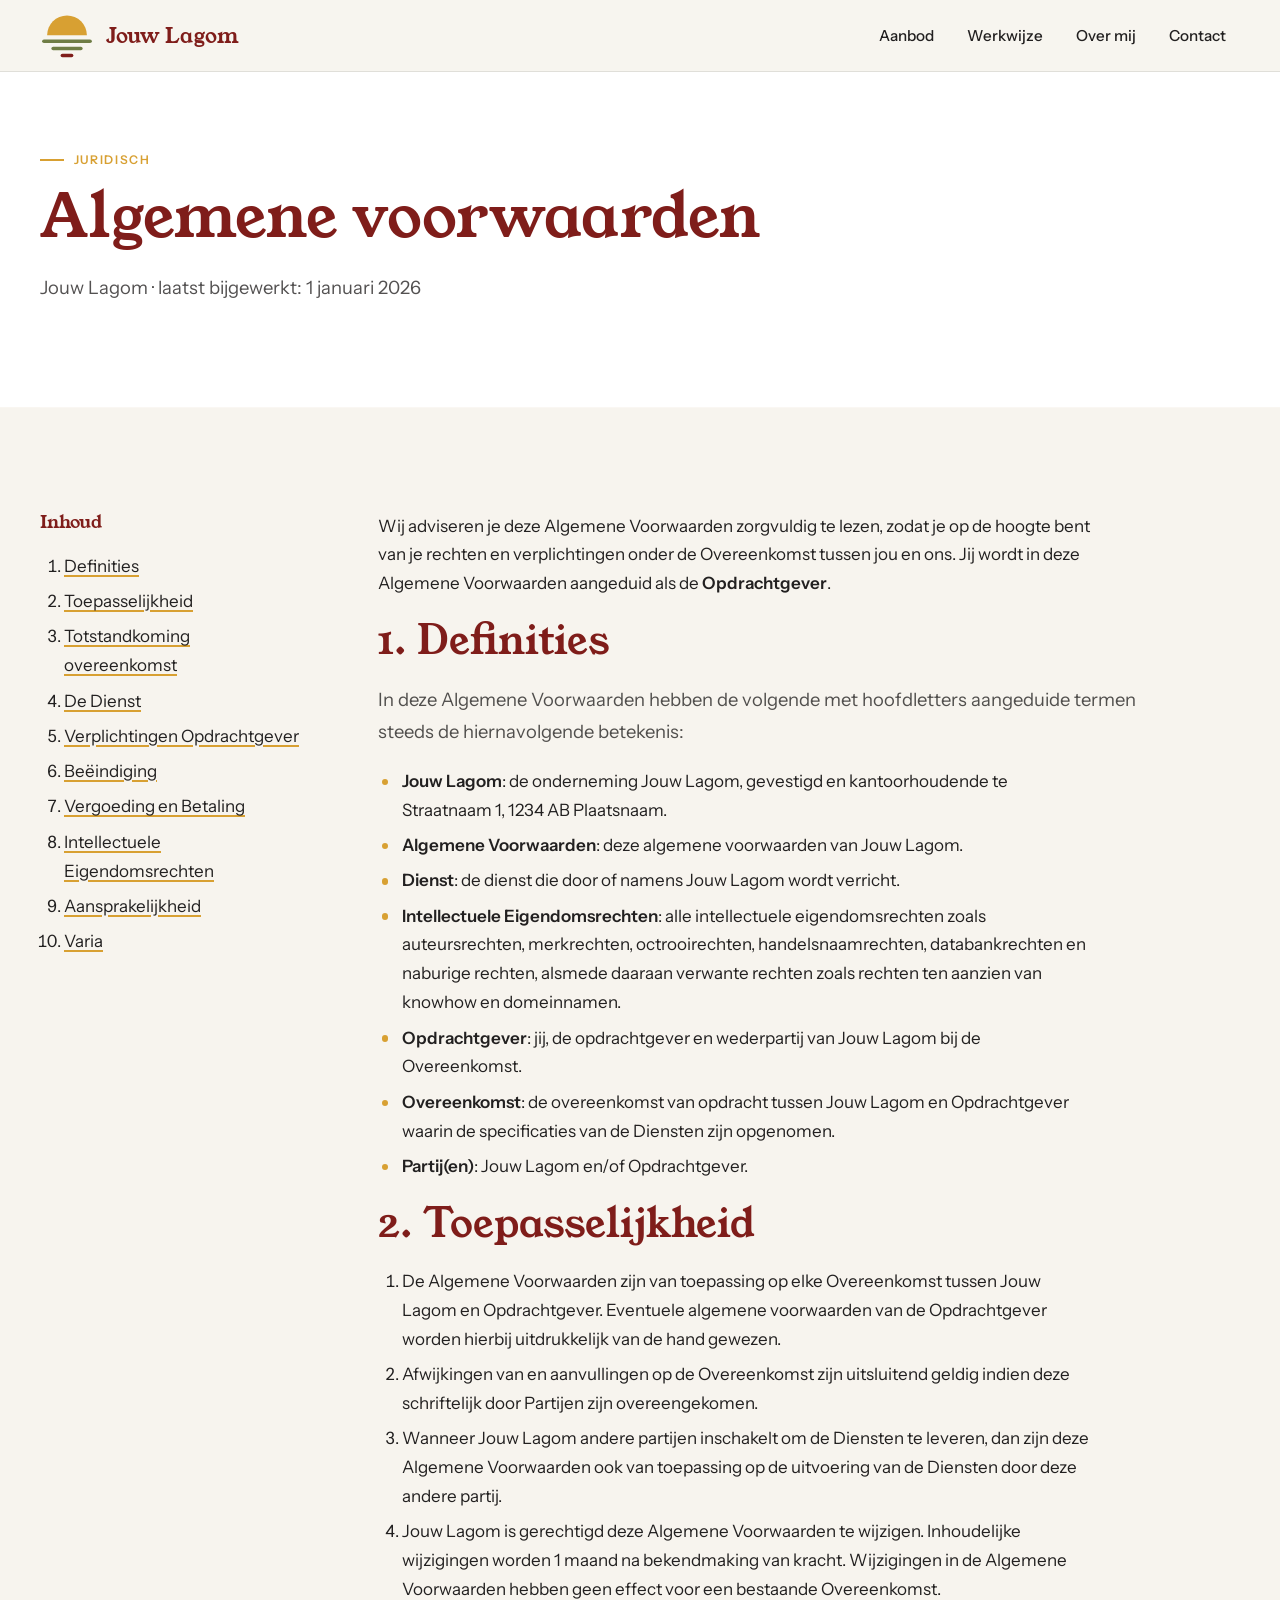
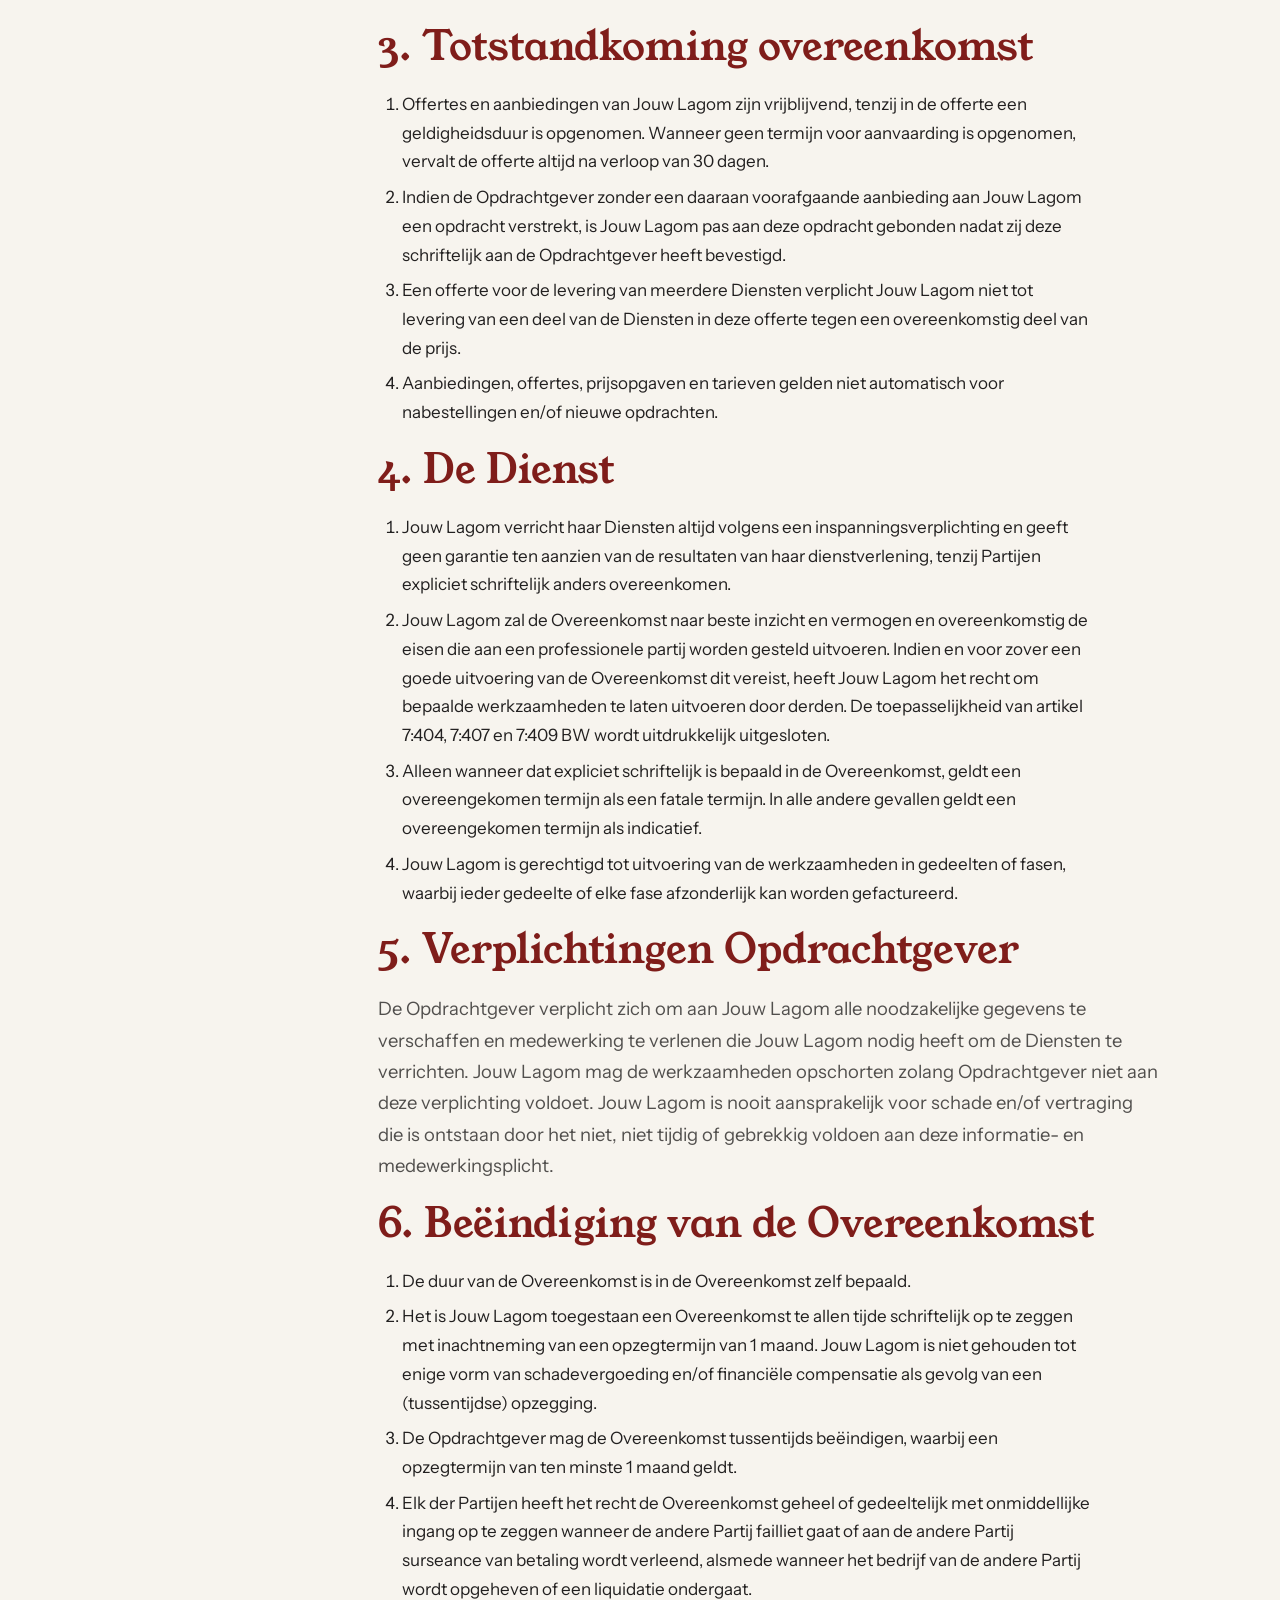
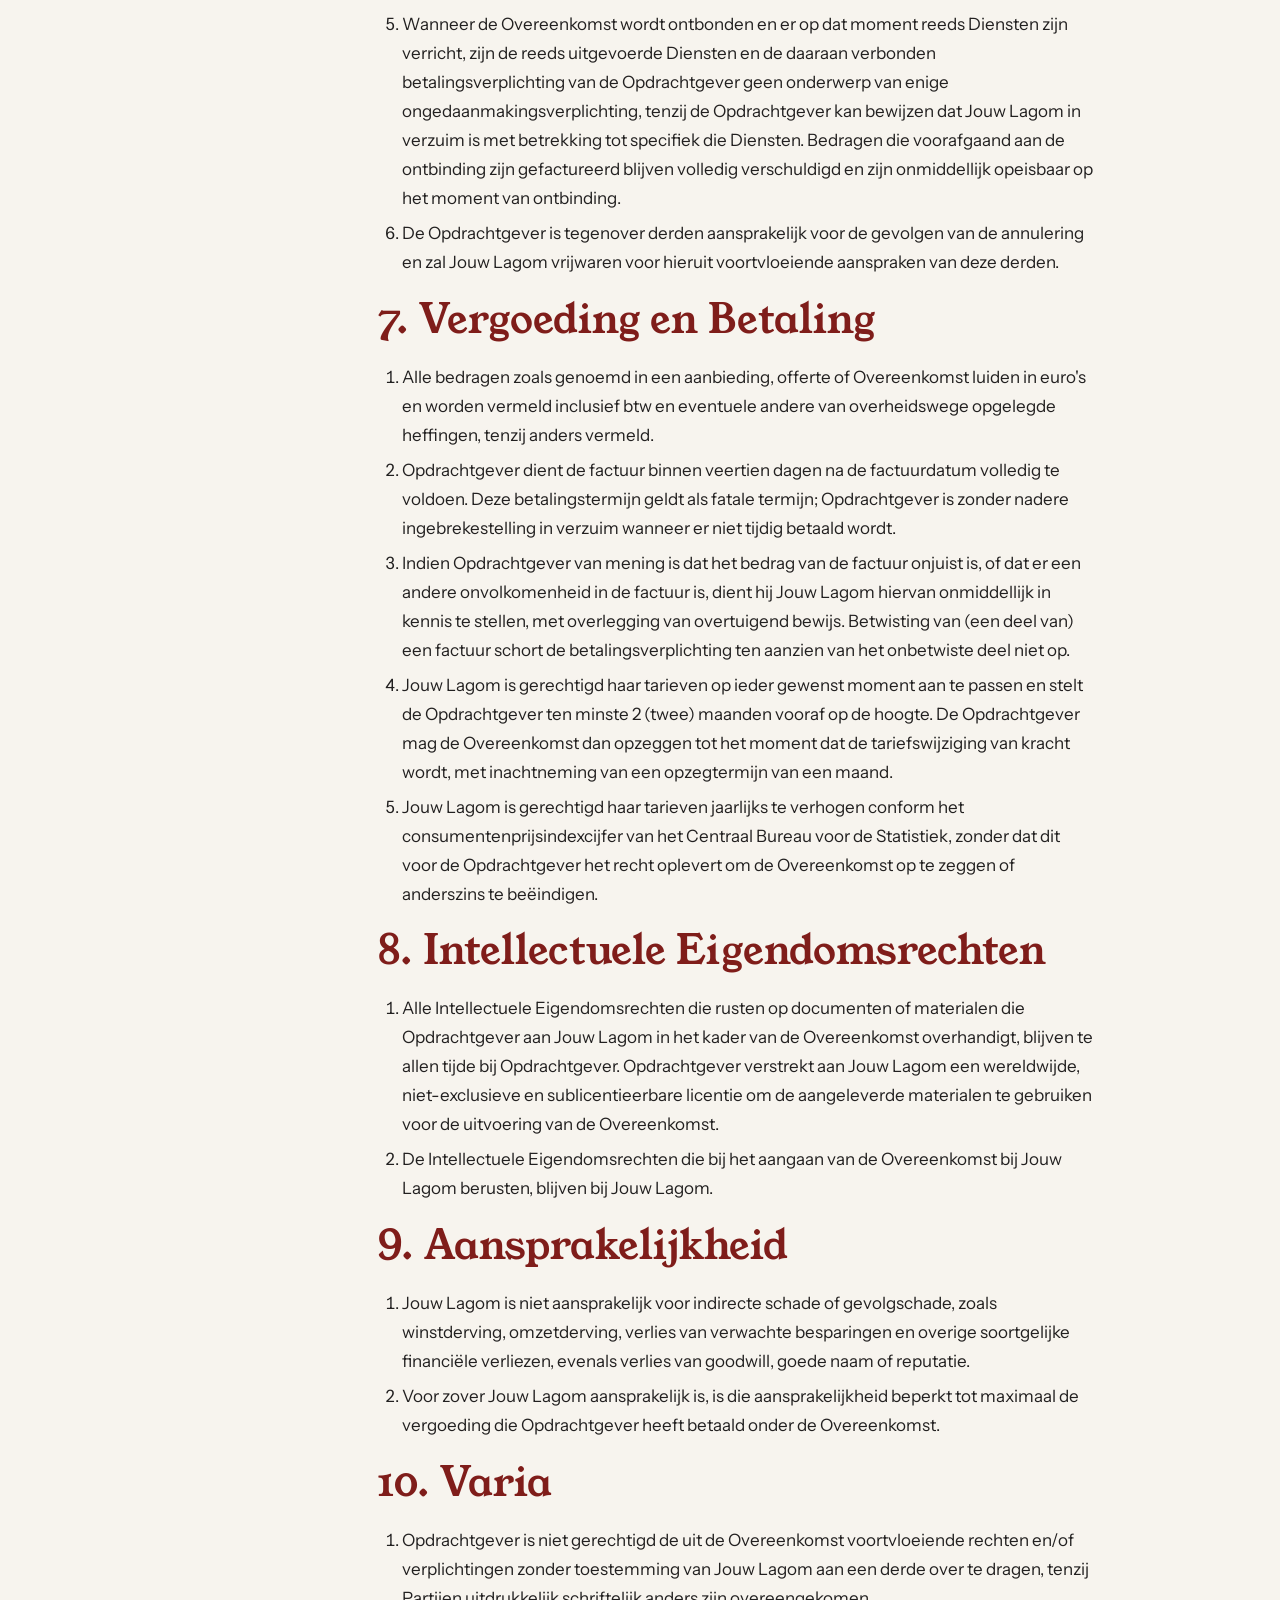
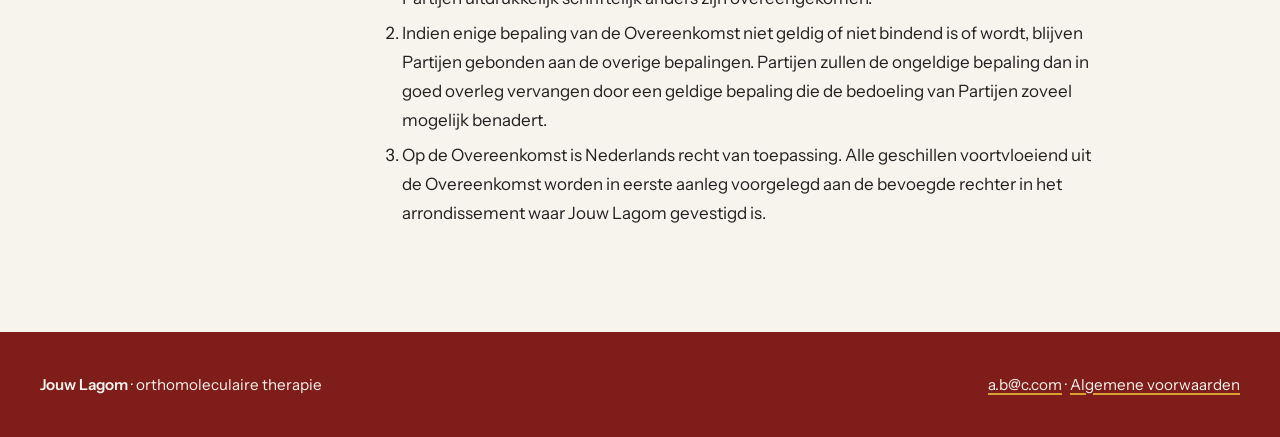
==== voorwaarden.html @ d10007ec "Website Praktijk Jouw Lagom: markdown-gestuurde statische site Co-Authored-By: Claude Opus 5.5 <nore" ====
<!DOCTYPE html>
<html lang="nl">
<head>
    <meta charset="UTF-8">
    <meta name="viewport" content="width=device-width, initial-scale=1.0">
    <title></title>
    <link rel="stylesheet" href="code/styles.css">
    <script src="code/script.js" data-site="site.md" data-md="voorwaarden.md" defer></script>
</head>
<body></body>
</html>
---- code/styles.css ----
/* ─── Instellingen ──────────────────────────────────────────
   Kleuren en fonts komen uit site.md (als --kleur-… en --font-…).
   De waarden hieronder zijn alleen een vangnet als ze daar ontbreken. */
:root {
    --kleur-achtergrond: #fff;
    --kleur-tekst: #222;
    --kleur-koppen: var(--kleur-tekst);
    --kleur-accent: #8a5a00;
    --op-accent: #fff;
    --font-koppen: Georgia;
    --font-tekst: system-ui;

    /* Kleuren binnen een sectie; een sectie met achtergrond= of tekst= overschrijft ze */
    --vlak: var(--kleur-achtergrond);
    --tekst: var(--kleur-tekst);
    --koppen: var(--kleur-koppen);

    --breedte: 1200px;                          /* maximale breedte van de inhoud */
    --marge: 1.25rem;                           /* minimale ruimte tot de schermrand */
    --tussenruimte: clamp(1.5rem, 3vw, 2.5rem); /* ruimte tussen twee secties naast elkaar (per kant) */
    --ruimte: clamp(4rem, 9vw, 6.5rem);         /* ruimte boven en onder een sectie */
    --menu-h: 72px;
    --rond: 12px;

    /* Animatie bij het laden en scrollen */
    --fade: .5s;                            /* invagen van de hele pagina */
    --reveal-duration: .8s;                 /* duur van de fade-in per blok */
    --reveal-distance: 16px;                /* afstand die een blok omhoog schuift */
    --reveal-stagger: .15s;                 /* vertraging tussen blokken naast elkaar */
    --reveal-ease: cubic-bezier(.22, .61, .36, 1);
    --font-wait: 1000;                      /* max. ms wachten op fonts (gelezen door script.js) */
}

/* ─── Basis ─────────────────────────────────────────────── */
*, *::before, *::after { box-sizing: border-box; margin: 0; }
html { scroll-behavior: smooth; scroll-padding-top: calc(var(--menu-h) + 1rem); }
body {
    font: 400 1.0625rem/1.7 var(--font-tekst), system-ui, sans-serif;
    color: var(--tekst);
    background: var(--kleur-achtergrond);
    -webkit-font-smoothing: antialiased;
    transition: opacity var(--fade) var(--reveal-ease);
}
/* Onzichtbaar tot het script klaar is (klasse .ready); als vangnet toch zichtbaar na 2s */
html:not(.ready) body { opacity: 0; animation: toon 0s 2s forwards; }
@keyframes toon { to { opacity: 1; } }

img { display: block; max-width: 100%; height: auto; border-radius: var(--rond); }
h1, h2, h3, h4 {
    font-family: var(--font-koppen), Georgia, serif;
    font-weight: 400;
    line-height: 1.15;
    color: var(--koppen);
    text-wrap: balance;
}
h1 { font-size: clamp(2.4rem, 5vw, 3.8rem); }
h2 { font-size: clamp(1.8rem, 3.5vw, 2.5rem); }
h3 { font-size: 1.3rem; }
h4 { font-size: 1.1rem; }
strong { font-weight: 600; }
mark { background: none; color: var(--kleur-accent); }
a { color: inherit; text-decoration-color: var(--kleur-accent); text-decoration-thickness: 2px; text-underline-offset: .2em; }

/* ─── Rijen en secties ──────────────────────────────────── */
main { overflow-x: clip; }
.breedte, .rij { width: min(var(--breedte), 100% - 2 * var(--marge)); margin-inline: auto; }
.rij { display: grid; }
.rij.twee { grid-template-columns: calc(var(--deel, .5) * 100%) 1fr; }

.sectie {
    position: relative;
    isolation: isolate;
    padding-block: var(--ruimte);
    background: var(--vlak);
    color: var(--tekst);
    /* De achtergrond loopt door tot de schermrand: een schaduw van 100vmax breed in de
       sectiekleur, die clip-path boven en onder afknipt (en bij twee secties aan de binnenkant). */
    box-shadow: 0 0 0 100vmax var(--vlak);
    clip-path: inset(0 -100vmax);
}
.twee > .sectie:first-child { padding-right: var(--tussenruimte); clip-path: inset(0 0 0 -100vmax); }
.twee > .sectie:last-child { padding-left: var(--tussenruimte); clip-path: inset(0 -100vmax 0 0); }
main > .rij:first-child .sectie { padding-top: calc(var(--menu-h) + var(--ruimte) * .75); }

/* Op een donkere achtergrond (bepaald door script.js) wordt de tekst licht */
.donker { --tekst: var(--kleur-achtergrond); --koppen: var(--kleur-achtergrond); }

/* Patroon: het bestand dient als sjabloon (mask), de kleur komt uit --patroonkleur.
   Voor schaal= wordt de laag kleiner gemaakt en daarna weer uitvergroot. */
.patroon::before {
    content: '';
    position: absolute;
    z-index: -1;
    top: 0;
    left: -100vmax;
    width: calc((100% + 200vmax) / var(--schaal, 1));
    height: calc(100% / var(--schaal, 1));
    transform: scale(var(--schaal, 1));
    transform-origin: 0 0;
    background: var(--patroonkleur, var(--tekst));
    mask: var(--patroon);
}

/* De kortste van twee secties blijft staan tijdens het scrollen (script.js zet .plakt) */
.plakt { position: sticky; top: calc(var(--menu-h) + 2rem); }

/* ─── Inhoud van een sectie ─────────────────────────────── */
.inhoud > * + * { margin-top: 1.25rem; }
.inhoud > .label + * { margin-top: .75rem; }
.inhoud > :is(p, ul, ol, blockquote) { max-width: 65ch; }
:is(h1, h2) + p { font-size: 1.15rem; color: color-mix(in srgb, var(--tekst) 78%, var(--vlak)); }

.inhoud ul { padding: 0; list-style: none; }
.inhoud ul li { position: relative; padding-left: 1.5rem; }
.inhoud ul li::before { content: ''; position: absolute; left: .2rem; top: .7em; width: .4rem; height: .4rem; border-radius: 50%; background: var(--kleur-accent); }
.inhoud ol { padding-left: 1.5rem; }
.inhoud li + li { margin-top: .4rem; }

blockquote { padding-left: 1.25rem; border-left: 2px solid var(--kleur-accent); font: 1.3rem/1.5 var(--font-koppen), Georgia, serif; }

.label {
    display: flex;
    align-items: center;
    gap: .6rem;
    font-size: .75rem;
    font-weight: 600;
    letter-spacing: .14em;
    text-transform: uppercase;
    color: var(--kleur-accent);
}
.label::before { content: ''; width: 1.5rem; height: 2px; background: currentColor; }

/* Knoppen: de eerste in accentkleur, de volgende rustiger */
.knoppen { display: flex; flex-wrap: wrap; gap: .75rem; }
.knoppen a {
    padding: .75rem 1.5rem;
    border: 1.5px solid var(--kleur-accent);
    border-radius: 99px;
    background: var(--kleur-accent);
    color: var(--op-accent);
    font-weight: 600;
    text-decoration: none;
    transition: filter .2s, background .2s;
}
.knoppen a:hover { filter: brightness(.92); }
.knoppen a + a { background: transparent; color: var(--tekst); border-color: color-mix(in srgb, var(--tekst) 30%, transparent); }
.knoppen a + a:hover { background: color-mix(in srgb, var(--tekst) 8%, transparent); }

.kaarten { display: grid; gap: 1.25rem; grid-template-columns: repeat(auto-fit, minmax(min(240px, 100%), 1fr)); }
.kaart {
    padding: 1.75rem;
    border: 1px solid color-mix(in srgb, var(--tekst) 10%, transparent);
    border-radius: var(--rond);
    background: color-mix(in srgb, var(--vlak), #fff 55%);
}
.donker .kaart { background: color-mix(in srgb, var(--vlak), #fff 8%); }
.kaart > * + * { margin-top: .6rem; }

.tijdlijn { padding: 0; list-style: none; border-left: 2px solid color-mix(in srgb, var(--tekst) 15%, transparent); }
.tijdlijn > li { position: relative; padding: 0 0 2.5rem 2rem; }
.tijdlijn > li:last-child { padding-bottom: 0; }
.tijdlijn > li::before {
    content: '';
    position: absolute;
    left: -7px;
    top: .35rem;
    width: 12px;
    height: 12px;
    border: 2px solid var(--kleur-accent);
    border-radius: 50%;
    background: var(--vlak);
}
.tijdlijn > li > * + * { margin-top: .4rem; }
.periode { font-size: .75rem; font-weight: 600; letter-spacing: .14em; text-transform: uppercase; color: var(--kleur-accent); }

/* ─── Menubalk ──────────────────────────────────────────── */
.menubalk {
    position: fixed;
    inset: 0 0 auto;
    z-index: 100;
    height: var(--menu-h);
    background: color-mix(in srgb, var(--kleur-achtergrond) 90%, transparent);
    backdrop-filter: blur(16px);
    border-bottom: 1px solid color-mix(in srgb, var(--kleur-tekst) 10%, transparent);
    transition: box-shadow .3s;
}
.menubalk.gescrold { box-shadow: 0 12px 32px rgb(0 0 0 / .08); }
.menubalk .breedte { display: flex; align-items: center; justify-content: space-between; height: 100%; }
.merk { display: flex; align-items: center; gap: .75rem; font: 1.3rem var(--font-koppen), Georgia, serif; color: var(--kleur-koppen); text-decoration: none; }
.merk img { height: 44px; width: auto; border-radius: 0; }
.menubalk ul { display: flex; gap: .25rem; padding: 0; list-style: none; }
.menubalk nav a { display: block; padding: .45rem .9rem; border-radius: 6px; font-size: .95rem; font-weight: 500; text-decoration: none; }
.menubalk nav a:hover { background: color-mix(in srgb, var(--kleur-accent) 20%, transparent); }
.menuknop { display: none; padding: .5rem; border: 0; background: none; cursor: pointer; }
.menuknop span { display: block; width: 22px; height: 2px; margin: 5px 0; background: var(--kleur-tekst); transition: .3s; }
.open .menuknop span:nth-child(1) { transform: translateY(7px) rotate(45deg); }
.open .menuknop span:nth-child(2) { opacity: 0; }
.open .menuknop span:nth-child(3) { transform: translateY(-7px) rotate(-45deg); }

/* ─── Footer ────────────────────────────────────────────── */
.footer { padding-block: 2.5rem; background: var(--vlak); color: var(--tekst); font-size: .95rem; }
.footer .breedte { display: flex; flex-wrap: wrap; justify-content: space-between; gap: .5rem 2rem; }

/* ─── Animatie ──────────────────────────────────────────── */
.js .reveal {
    opacity: 0;
    transform: translateY(var(--reveal-distance));
    transition: opacity var(--reveal-duration) var(--reveal-ease), transform var(--reveal-duration) var(--reveal-ease);
}
.js .reveal.visible { opacity: 1; transform: none; }
.reveal + .reveal, .sectie + .sectie .inhoud { transition-delay: var(--reveal-stagger); }

@media (prefers-reduced-motion: reduce) {
    html { scroll-behavior: auto; }
    body *, *::before { animation: none !important; transition: none !important; }
    .js .reveal { opacity: 1; transform: none; }
}

/* ─── Mobiel: secties onder elkaar, menu achter een knop ── */
@media (max-width: 800px) {
    .rij.twee { grid-template-columns: 1fr; }
    .twee > .sectie:is(:first-child, :last-child) { padding-inline: 0; clip-path: inset(0 -100vmax); }
    main > .rij:first-child .sectie + .sectie { padding-top: var(--ruimte); }
    .plakt { position: static; }
    .menuknop { display: block; }
    .menubalk nav { display: none; position: absolute; top: var(--menu-h); inset-inline: 0; padding: 1rem var(--marge); background: var(--kleur-achtergrond); border-bottom: 1px solid color-mix(in srgb, var(--kleur-tekst) 10%, transparent); }
    .menubalk.open nav { display: block; }
    .menubalk ul { flex-direction: column; }
}
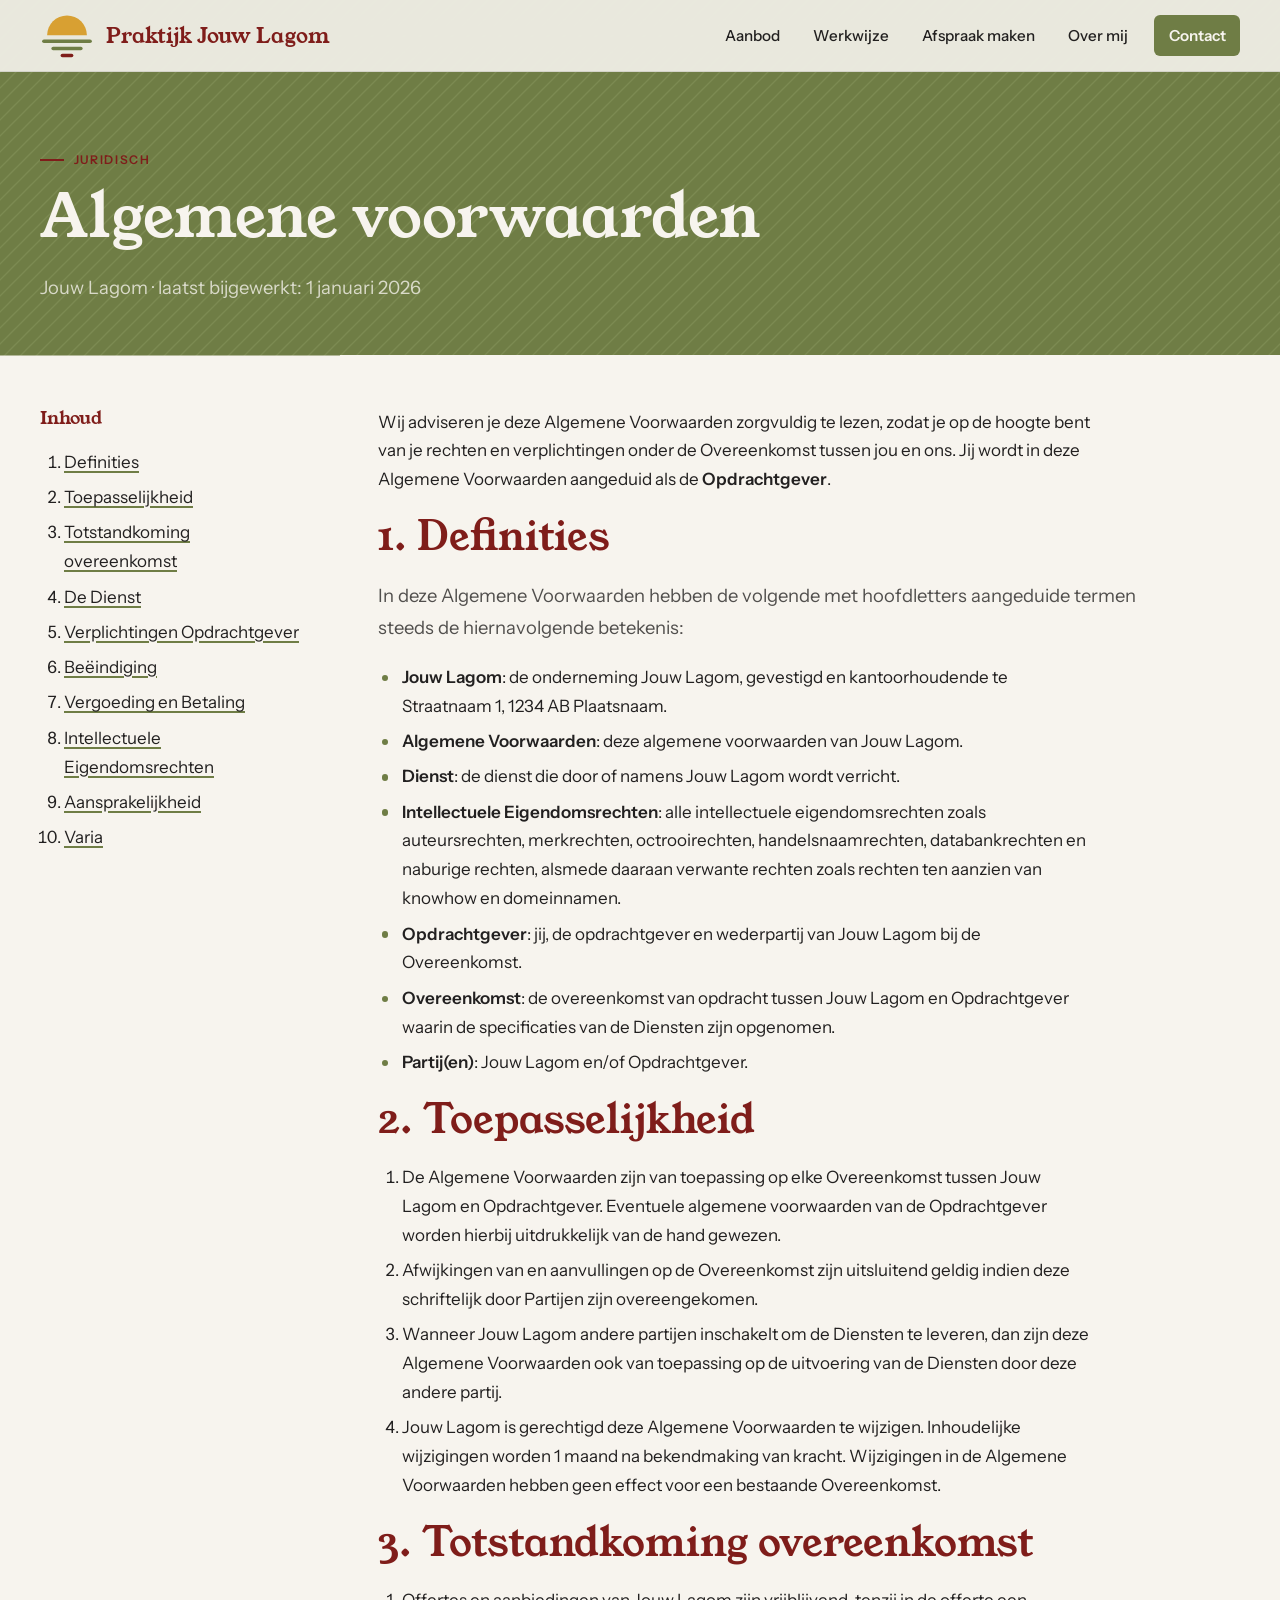
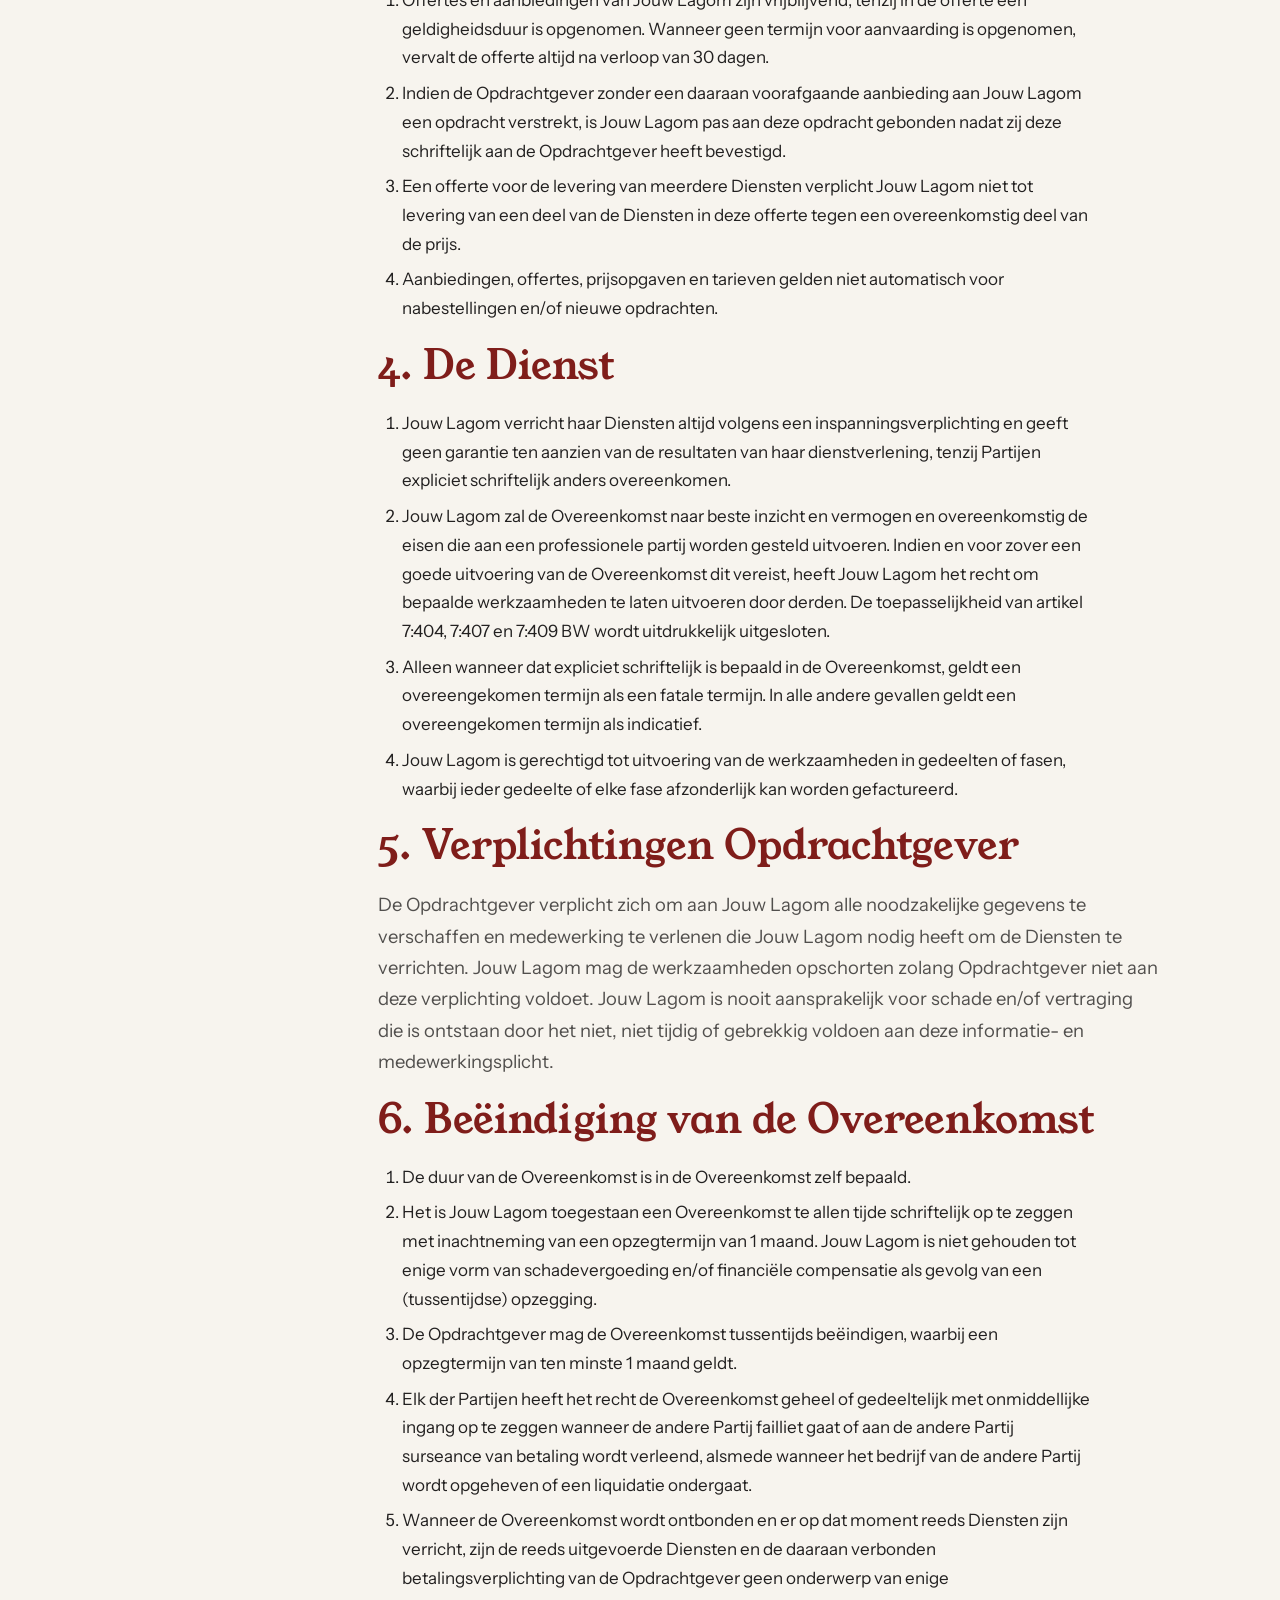
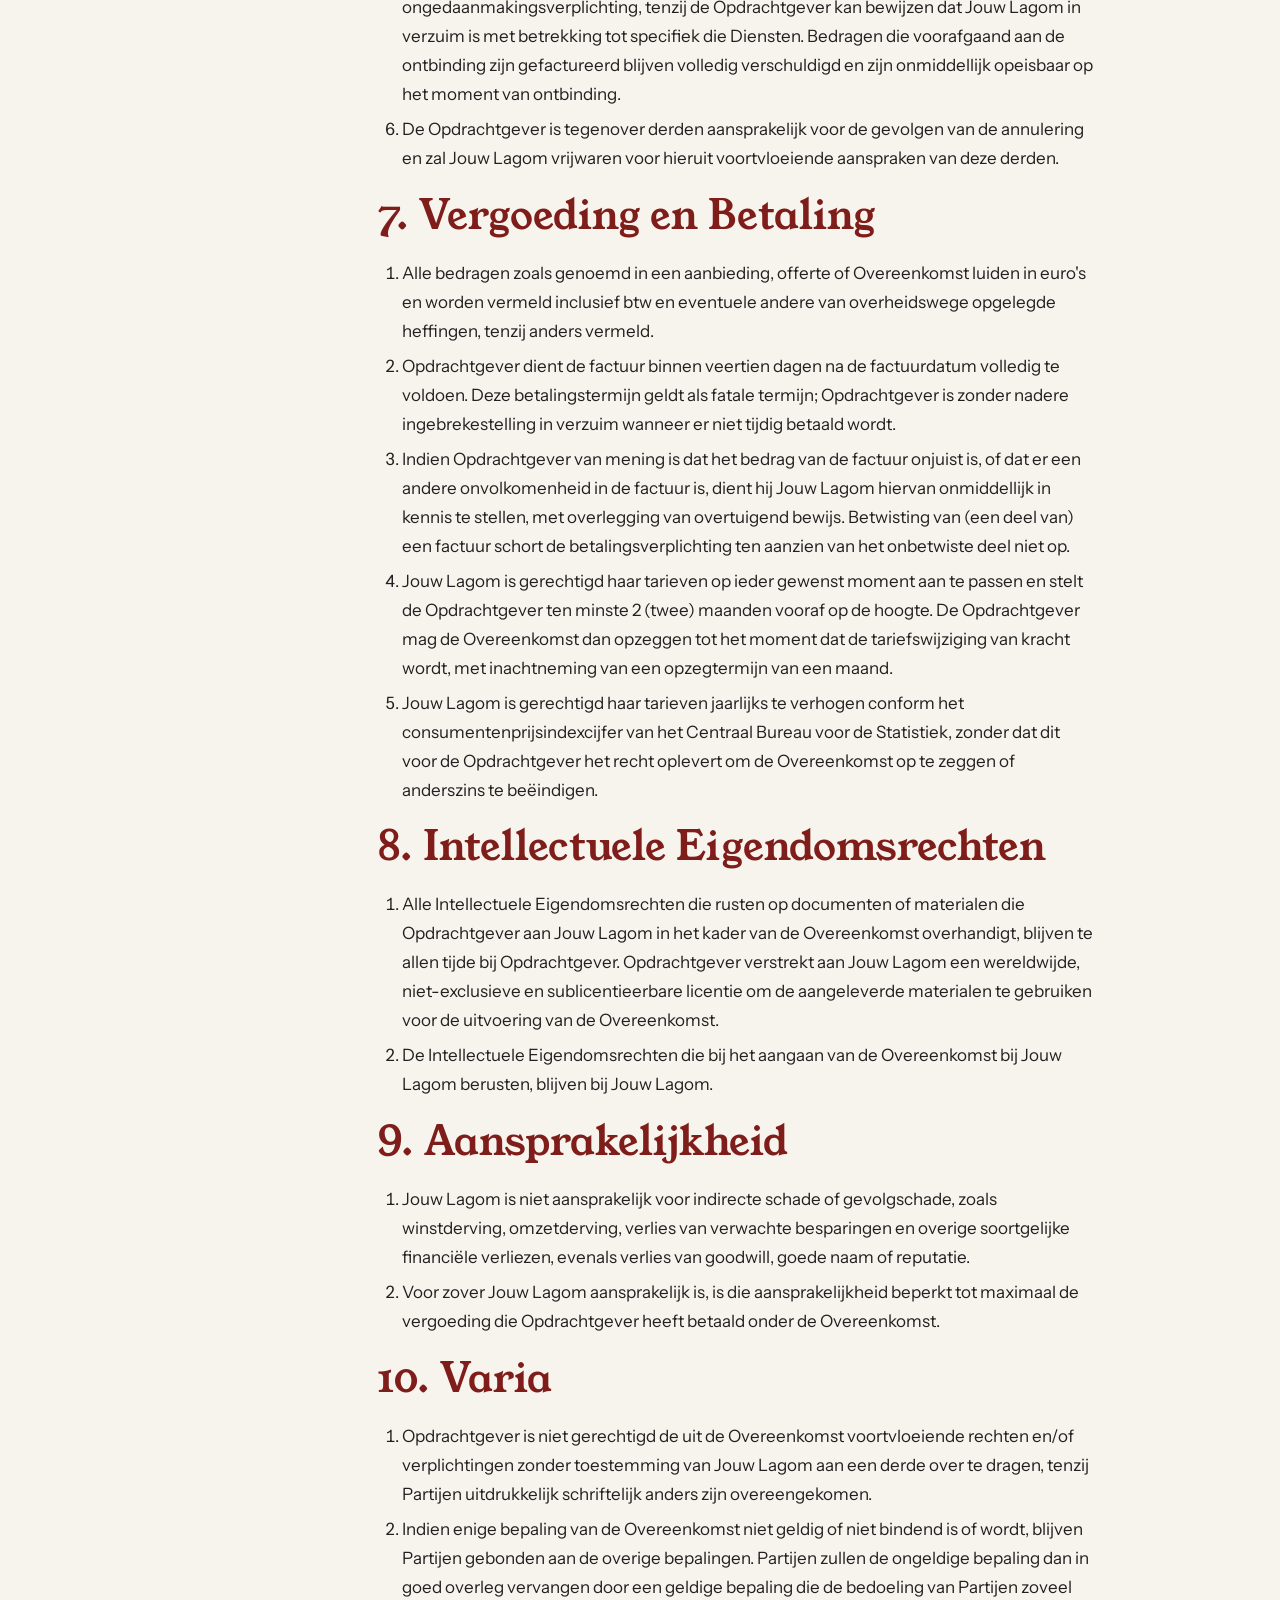
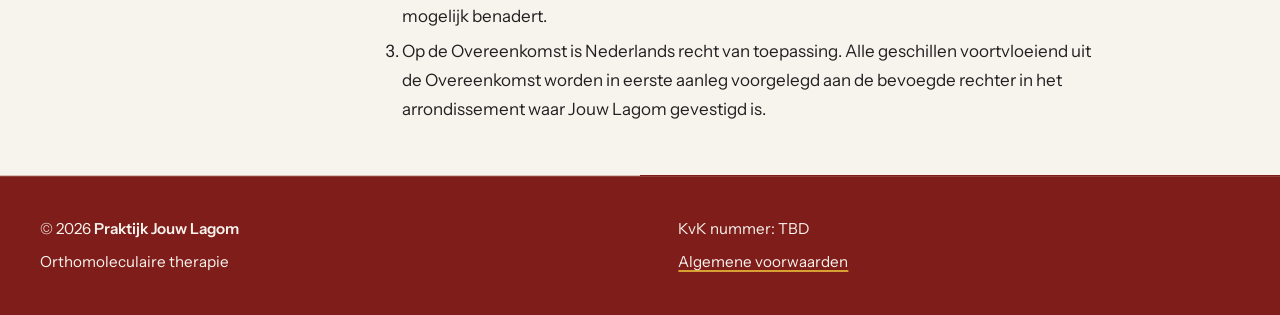
==== commit 7eadb8c7: "Small optimization" ====
--- a/voorwaarden.html
+++ b/voorwaarden.html
@@ -4,6 +4,9 @@
     <meta charset="UTF-8">
     <meta name="viewport" content="width=device-width, initial-scale=1.0">
     <title></title>
+    <!-- Alvast verbinding maken met Google Fonts: welke fonts het worden, staat pas in site.md -->
+    <link rel="preconnect" href="https://fonts.googleapis.com">
+    <link rel="preconnect" href="https://fonts.gstatic.com" crossorigin>
     <link rel="stylesheet" href="code/styles.css">
     <script src="code/script.js" data-site="site.md" data-md="voorwaarden.md" defer></script>
 </head>
--- a/code/styles.css
+++ b/code/styles.css
@@ -1,33 +1,25 @@
 /* ─── Instellingen ──────────────────────────────────────────
-   Kleuren en fonts komen uit site.md (als --kleur-… en --font-…).
-   De waarden hieronder zijn alleen een vangnet als ze daar ontbreken. */
+   Kleuren, thema's en fonts komen uit site.md. script.js zet ze als CSS-variabelen:
+     --kleur-groen, …                                 het palet uit [kleuren]
+     --achtergrond, --tekst, --koppen, --accent, --knoptekst
+                                                      de rollen uit het thema van de pagina,
+                                                      per sectie of footer overschreven
+     --font-koppen, --font-tekst
+   Ontbreekt er één, dan meldt de pagina dat. */
 :root {
-    --kleur-achtergrond: #fff;
-    --kleur-tekst: #222;
-    --kleur-koppen: var(--kleur-tekst);
-    --kleur-accent: #8a5a00;
-    --op-accent: #fff;
-    --font-koppen: Georgia;
-    --font-tekst: system-ui;
-
-    /* Kleuren binnen een sectie; een sectie met achtergrond= of tekst= overschrijft ze */
-    --vlak: var(--kleur-achtergrond);
-    --tekst: var(--kleur-tekst);
-    --koppen: var(--kleur-koppen);
-
     --breedte: 1200px;                          /* maximale breedte van de inhoud */
     --marge: 1.25rem;                           /* minimale ruimte tot de schermrand */
     --tussenruimte: clamp(1.5rem, 3vw, 2.5rem); /* ruimte tussen twee secties naast elkaar (per kant) */
-    --ruimte: clamp(4rem, 9vw, 6.5rem);         /* ruimte boven en onder een sectie */
+    --ruimte: clamp(2rem, 4.5vw, 3.25rem);      /* ruimte boven en onder een sectie */
     --menu-h: 72px;
     --rond: 12px;
 
     /* Animatie bij het laden en scrollen */
-    --fade: .5s;                            /* invagen van de hele pagina */
-    --reveal-duration: .8s;                 /* duur van de fade-in per blok */
-    --reveal-distance: 16px;                /* afstand die een blok omhoog schuift */
-    --reveal-stagger: .15s;                 /* vertraging tussen blokken naast elkaar */
-    --reveal-ease: cubic-bezier(.22, .61, .36, 1);
+    --fade: .5s;                           /* invagen van de hele pagina */
+    --reveal-duration: .5s;                 /* duur van de fade-in per blok */
+    --reveal-distance: 32px;                /* afstand die een blok omhoog schuift */
+    --reveal-stagger: .1s;                 /* tijd tussen het begin van twee blokken in een rij */
+    --reveal-ease: cubic-bezier(.16, 1, .3, 1); /* snel op gang, rustig tot stilstand */
     --font-wait: 1000;                      /* max. ms wachten op fonts (gelezen door script.js) */
 }
 
@@ -37,7 +29,7 @@
 body {
     font: 400 1.0625rem/1.7 var(--font-tekst), system-ui, sans-serif;
     color: var(--tekst);
-    background: var(--kleur-achtergrond);
+    background: var(--achtergrond);
     -webkit-font-smoothing: antialiased;
     transition: opacity var(--fade) var(--reveal-ease);
 }
@@ -58,35 +50,47 @@
 h3 { font-size: 1.3rem; }
 h4 { font-size: 1.1rem; }
 strong { font-weight: 600; }
-mark { background: none; color: var(--kleur-accent); }
-a { color: inherit; text-decoration-color: var(--kleur-accent); text-decoration-thickness: 2px; text-underline-offset: .2em; }
+mark { background: none; color: var(--accent); }
+a { color: inherit; text-decoration-color: var(--accent); text-decoration-thickness: 2px; text-underline-offset: .2em; }
 
 /* ─── Rijen en secties ──────────────────────────────────── */
-main { overflow-x: clip; }
+main, .footer { overflow-x: clip; }   /* achtergronden lopen door tot de rand; niet verder */
 .breedte, .rij { width: min(var(--breedte), 100% - 2 * var(--marge)); margin-inline: auto; }
-.rij { display: grid; }
-.rij.twee { grid-template-columns: calc(var(--deel, .5) * 100%) 1fr; }
+.rij { display: grid; grid-template-columns: minmax(0, 1fr); position: relative; }   /* ankerpunt voor patronen, zie .patroon::before */
+/* minmax(0, ...): een kolom mag smaller worden dan zijn inhoud. Met alleen 1fr groeit de kolom
+   mee met het breedste stuk inhoud (zoals het agendaformulier) en steekt hij buiten de rij. */
+.rij.twee { grid-template-columns: calc(var(--deel, .5) * 100%) minmax(0, 1fr); }
 
 .sectie {
-    position: relative;
     isolation: isolate;
     padding-block: var(--ruimte);
-    background: var(--vlak);
+    background: var(--achtergrond);
     color: var(--tekst);
     /* De achtergrond loopt door tot de schermrand: een schaduw van 100vmax breed in de
-       sectiekleur, die clip-path boven en onder afknipt (en bij twee secties aan de binnenkant). */
-    box-shadow: 0 0 0 100vmax var(--vlak);
-    clip-path: inset(0 -100vmax);
-}
-.twee > .sectie:first-child { padding-right: var(--tussenruimte); clip-path: inset(0 0 0 -100vmax); }
-.twee > .sectie:last-child { padding-left: var(--tussenruimte); clip-path: inset(0 -100vmax 0 0); }
-main > .rij:first-child .sectie { padding-top: calc(var(--menu-h) + var(--ruimte) * .75); }
-
-/* Op een donkere achtergrond (bepaald door script.js) wordt de tekst licht */
-.donker { --tekst: var(--kleur-achtergrond); --koppen: var(--kleur-achtergrond); }
+       sectiekleur, die clip-path boven en onder afknipt (en bij twee secties aan de binnenkant).
+       Onder (en bij twee secties rechts) blijft 1px extra staan, zodat er tussen twee secties
+       geen naadje door afronding ontstaat; de volgende sectie ligt daaroverheen. */
+    box-shadow: 0 0 0 100vmax var(--achtergrond);
+    clip-path: inset(0 -100vmax -1px);
+    /* uitlijning= zet de tekst boven, in het midden of onder in de sectie */
+    display: flex;
+    flex-direction: column;
+    justify-content: var(--uitlijning, start);
+}
+.twee > .sectie:first-child { padding-right: var(--tussenruimte); clip-path: inset(0 -1px -1px -100vmax); }
+.twee > .sectie:last-child { padding-left: var(--tussenruimte); clip-path: inset(0 -100vmax -1px 0); }
+main > .rij:first-child .sectie { padding-top: calc(var(--menu-h) + var(--ruimte) * 1.5); }
 
 /* Patroon: het bestand dient als sjabloon (mask), de kleur komt uit --patroonkleur.
-   Voor schaal= wordt de laag kleiner gemaakt en daarna weer uitvergroot. */
+   Zonder patroonkleur= wordt de kleur afgeleid van de achtergrond: zelfde tint, iets donkerder
+   op licht en iets lichter op donker. clamp(...) is −1 bij lichtheid boven 0.62 en +1 eronder;
+   --patroonsterkte (sterkte=) vergroot of verkleint de stap.
+   Voor schaal= wordt de laag kleiner gemaakt en daarna weer uitvergroot.
+   De laag is geplaatst ten opzichte van de rij (niet de sectie), zodat hetzelfde patroon in
+   twee secties naast of onder elkaar naadloos doorloopt; clip-path van de sectie knipt hem af.
+   mask-position legt de eerste tegel op de linkerrand van de rij. Zonder dat begint het
+   patroon bij left: -100vmax, en dan springt het mee met de schermhoogte (op een telefoon
+   verandert die tijdens het scrollen, als de adresbalk in- of uitklapt). */
 .patroon::before {
     content: '';
     position: absolute;
@@ -97,8 +101,10 @@
     height: calc(100% / var(--schaal, 1));
     transform: scale(var(--schaal, 1));
     transform-origin: 0 0;
-    background: var(--patroonkleur, var(--tekst));
+    background: var(--patroonkleur, oklch(from var(--achtergrond)
+        calc(l + clamp(-1, (0.62 - l) * 1000, 1) * 0.045 * var(--patroonsterkte, 1)) c h));
     mask: var(--patroon);
+    mask-position: calc(100vmax / var(--schaal, 1)) 0;
 }
 
 /* De kortste van twee secties blijft staan tijdens het scrollen (script.js zet .plakt) */
@@ -108,15 +114,15 @@
 .inhoud > * + * { margin-top: 1.25rem; }
 .inhoud > .label + * { margin-top: .75rem; }
 .inhoud > :is(p, ul, ol, blockquote) { max-width: 65ch; }
-:is(h1, h2) + p { font-size: 1.15rem; color: color-mix(in srgb, var(--tekst) 78%, var(--vlak)); }
+:is(h1, h2) + p { font-size: 1.15rem; color: color-mix(in srgb, var(--tekst) 78%, var(--achtergrond)); }
 
 .inhoud ul { padding: 0; list-style: none; }
 .inhoud ul li { position: relative; padding-left: 1.5rem; }
-.inhoud ul li::before { content: ''; position: absolute; left: .2rem; top: .7em; width: .4rem; height: .4rem; border-radius: 50%; background: var(--kleur-accent); }
+.inhoud ul li::before { content: ''; position: absolute; left: .2rem; top: .7em; width: .4rem; height: .4rem; border-radius: 50%; background: var(--accent); }
 .inhoud ol { padding-left: 1.5rem; }
 .inhoud li + li { margin-top: .4rem; }
 
-blockquote { padding-left: 1.25rem; border-left: 2px solid var(--kleur-accent); font: 1.3rem/1.5 var(--font-koppen), Georgia, serif; }
+blockquote { padding-left: 1.25rem; border-left: 2px solid var(--accent); font: 1.3rem/1.5 var(--font-koppen), Georgia, serif; }
 
 .label {
     display: flex;
@@ -126,37 +132,33 @@
     font-weight: 600;
     letter-spacing: .14em;
     text-transform: uppercase;
-    color: var(--kleur-accent);
+    color: var(--accent);
 }
 .label::before { content: ''; width: 1.5rem; height: 2px; background: currentColor; }
 
-/* Knoppen: de eerste in accentkleur, de volgende rustiger */
+/* Vorm van alle knoppen, en van de menu-items (die de vorm alleen bij hover laten zien) */
+a.knop, .menubalk nav a { padding: .45rem .9rem; border-radius: 6px; font-size: .95rem; text-decoration: none; }
+
+/* Knoppen ([tekst](adres){.knop}). Knoppen op opeenvolgende regels staan samen in .knoppen:
+   de eerste in accentkleur, de volgende rustiger. */
 .knoppen { display: flex; flex-wrap: wrap; gap: .75rem; }
-.knoppen a {
-    padding: .75rem 1.5rem;
-    border: 1.5px solid var(--kleur-accent);
-    border-radius: 99px;
-    background: var(--kleur-accent);
-    color: var(--op-accent);
-    font-weight: 600;
-    text-decoration: none;
-    transition: filter .2s, background .2s;
-}
-.knoppen a:hover { filter: brightness(.92); }
-.knoppen a + a { background: transparent; color: var(--tekst); border-color: color-mix(in srgb, var(--tekst) 30%, transparent); }
-.knoppen a + a:hover { background: color-mix(in srgb, var(--tekst) 8%, transparent); }
+a.knop { display: inline-block; background: var(--accent); color: var(--knoptekst); font-weight: 600; transition: filter .2s, background .2s; }
+.knop:hover { filter: brightness(.92); }
+/* De rand van een rustige knop is een schaduw aan de binnenkant, zodat de maat gelijk blijft */
+.knoppen .knop + .knop { background: transparent; color: var(--tekst); box-shadow: inset 0 0 0 1.5px color-mix(in srgb, var(--tekst) 30%, transparent); }
+.knoppen .knop + .knop:hover { background: color-mix(in srgb, var(--tekst) 8%, transparent); }
 
 .kaarten { display: grid; gap: 1.25rem; grid-template-columns: repeat(auto-fit, minmax(min(240px, 100%), 1fr)); }
 .kaart {
     padding: 1.75rem;
-    border: 1px solid color-mix(in srgb, var(--tekst) 10%, transparent);
+    border: 1px solid color-mix(in srgb, var(--tekst) 12%, transparent);
     border-radius: var(--rond);
-    background: color-mix(in srgb, var(--vlak), #fff 55%);
-}
-.donker .kaart { background: color-mix(in srgb, var(--vlak), #fff 8%); }
+    /* Een tint richting de tekstkleur: op licht iets donkerder, op donker iets lichter */
+    background: color-mix(in srgb, var(--achtergrond), var(--tekst) 6%);
+}
 .kaart > * + * { margin-top: .6rem; }
 
-.tijdlijn { padding: 0; list-style: none; border-left: 2px solid color-mix(in srgb, var(--tekst) 15%, transparent); }
+.tijdlijn { padding: 0; list-style: none; }
 .tijdlijn > li { position: relative; padding: 0 0 2.5rem 2rem; }
 .tijdlijn > li:last-child { padding-bottom: 0; }
 .tijdlijn > li::before {
@@ -166,12 +168,22 @@
     top: .35rem;
     width: 12px;
     height: 12px;
-    border: 2px solid var(--kleur-accent);
+    border: 2px solid var(--accent);
     border-radius: 50%;
-    background: var(--vlak);
+    background: var(--achtergrond);
+}
+/* Lijn van de onderkant van een stip tot de bovenkant van de volgende */
+.tijdlijn > li:not(:last-child)::after {
+    content: '';
+    position: absolute;
+    left: -2px;
+    top: calc(.35rem + 12px);
+    bottom: -.35rem;
+    width: 2px;
+    background: color-mix(in srgb, var(--tekst) 15%, transparent);
 }
 .tijdlijn > li > * + * { margin-top: .4rem; }
-.periode { font-size: .75rem; font-weight: 600; letter-spacing: .14em; text-transform: uppercase; color: var(--kleur-accent); }
+.periode { font-size: .75rem; font-weight: 600; letter-spacing: .14em; text-transform: uppercase; color: var(--accent); }
 
 /* ─── Menubalk ──────────────────────────────────────────── */
 .menubalk {
@@ -179,36 +191,72 @@
     inset: 0 0 auto;
     z-index: 100;
     height: var(--menu-h);
-    background: color-mix(in srgb, var(--kleur-achtergrond) 90%, transparent);
+    background: color-mix(in srgb, var(--achtergrond) 90%, transparent);
     backdrop-filter: blur(16px);
-    border-bottom: 1px solid color-mix(in srgb, var(--kleur-tekst) 10%, transparent);
+    border-bottom: 1px solid color-mix(in srgb, var(--tekst) 10%, transparent);
     transition: box-shadow .3s;
 }
-.menubalk.gescrold { box-shadow: 0 12px 32px rgb(0 0 0 / .08); }
+.menubalk.gescrold { box-shadow: 0 12px 32px color-mix(in srgb, var(--tekst) 8%, transparent); }
 .menubalk .breedte { display: flex; align-items: center; justify-content: space-between; height: 100%; }
-.merk { display: flex; align-items: center; gap: .75rem; font: 1.3rem var(--font-koppen), Georgia, serif; color: var(--kleur-koppen); text-decoration: none; }
+.merk { display: flex; align-items: center; gap: .75rem; font: 1.3rem var(--font-koppen), Georgia, serif; color: var(--koppen); text-decoration: none; }
 .merk img { height: 44px; width: auto; border-radius: 0; }
 .menubalk ul { display: flex; gap: .25rem; padding: 0; list-style: none; }
-.menubalk nav a { display: block; padding: .45rem .9rem; border-radius: 6px; font-size: .95rem; font-weight: 500; text-decoration: none; }
-.menubalk nav a:hover { background: color-mix(in srgb, var(--kleur-accent) 20%, transparent); }
+.menubalk nav a { display: block; font-weight: 500; }
+.menubalk nav a:not(.knop):hover { background: color-mix(in srgb, var(--accent) 20%, transparent); }
+.menubalk nav a.knop { margin-left: .5rem; font-weight: 600; }
 .menuknop { display: none; padding: .5rem; border: 0; background: none; cursor: pointer; }
-.menuknop span { display: block; width: 22px; height: 2px; margin: 5px 0; background: var(--kleur-tekst); transition: .3s; }
+.menuknop span { display: block; width: 22px; height: 2px; margin: 5px 0; background: var(--tekst); transition: .3s; }
 .open .menuknop span:nth-child(1) { transform: translateY(7px) rotate(45deg); }
 .open .menuknop span:nth-child(2) { opacity: 0; }
 .open .menuknop span:nth-child(3) { transform: translateY(-7px) rotate(-45deg); }
 
 /* ─── Footer ────────────────────────────────────────────── */
-.footer { padding-block: 2.5rem; background: var(--vlak); color: var(--tekst); font-size: .95rem; }
-.footer .breedte { display: flex; flex-wrap: wrap; justify-content: space-between; gap: .5rem 2rem; }
+.footer { font-size: .95rem; }
+.footer .sectie { padding-block: 2.5rem; }
+.footer .inhoud > * + * { margin-top: .5rem; }
+/* Dunne scheiding boven de footer, ook als de sectie erboven dezelfde kleur heeft.
+   Net als de achtergrond loopt de lijn door tot de schermrand. */
+.footer > .rij:first-child .sectie::after {
+    content: '';
+    position: absolute;
+    inset: 0 -100vmax auto;
+    height: 1px;
+    background: color-mix(in srgb, var(--tekst) 15%, transparent);
+}
+
+/* ─── Agenda (MijnDiAd) ─────────────────────────────────── */
+/* De agenda uit het [html]-blok komt van mijndiad.nl, met een eigen stylesheet.
+   Die wordt vóór deze geladen, dus deze regels winnen. Klassenamen zijn van MijnDiAd. */
+.md-scheduler {
+    --md-color-primary: var(--accent);
+    --md-color-primary_text: var(--knoptekst);
+    --md-color-accent: var(--accent);
+    --md-color-accent_text: var(--knoptekst);
+}
+/* Invoervelden minstens 16px: kleiner, en iOS zoomt in zodra je een veld aantikt.
+   Dan lijkt het formulier breder dan het scherm. */
+.md-scheduler input,
+.md-scheduler textarea,
+.md-scheduler select { font-size: 16px; }
+/* Versturen-knop in de vorm van een .knop */
+.md-scheduler__personal-form button {
+    padding: .45rem .9rem;
+    border-radius: 6px;
+    font: 600 .95rem var(--font-tekst), system-ui, sans-serif;
+}
+
+/* Foutmelding uit script.js (toonFout): boven alles, ook boven de menubalk.
+   Vaste kleuren, zodat de melding ook leesbaar is als de kleuren in site.md niet kloppen. */
+.fout { position: relative; z-index: 1000; padding: .75rem var(--marge); background: #b00020; color: #fff; font: 600 1rem/1.4 system-ui, sans-serif; }
 
 /* ─── Animatie ──────────────────────────────────────────── */
 .js .reveal {
     opacity: 0;
     transform: translateY(var(--reveal-distance));
     transition: opacity var(--reveal-duration) var(--reveal-ease), transform var(--reveal-duration) var(--reveal-ease);
+    transition-delay: calc(var(--volgorde, 0) * var(--reveal-stagger)); /* --volgorde: zie activeerInvagen in script.js */
 }
 .js .reveal.visible { opacity: 1; transform: none; }
-.reveal + .reveal, .sectie + .sectie .inhoud { transition-delay: var(--reveal-stagger); }
 
 @media (prefers-reduced-motion: reduce) {
     html { scroll-behavior: auto; }
@@ -218,12 +266,14 @@
 
 /* ─── Mobiel: secties onder elkaar, menu achter een knop ── */
 @media (max-width: 800px) {
-    .rij.twee { grid-template-columns: 1fr; }
-    .twee > .sectie:is(:first-child, :last-child) { padding-inline: 0; clip-path: inset(0 -100vmax); }
+    .rij.twee { grid-template-columns: minmax(0, 1fr); }
+    .twee > .sectie:is(:first-child, :last-child) { padding-inline: 0; clip-path: inset(0 -100vmax -1px); }
     main > .rij:first-child .sectie + .sectie { padding-top: var(--ruimte); }
+    .footer > .rij:first-child .sectie + .sectie::after { content: none; }
     .plakt { position: static; }
     .menuknop { display: block; }
-    .menubalk nav { display: none; position: absolute; top: var(--menu-h); inset-inline: 0; padding: 1rem var(--marge); background: var(--kleur-achtergrond); border-bottom: 1px solid color-mix(in srgb, var(--kleur-tekst) 10%, transparent); }
+    .menubalk nav { display: none; position: absolute; top: var(--menu-h); inset-inline: 0; padding: 1rem var(--marge); background: var(--achtergrond); border-bottom: 1px solid color-mix(in srgb, var(--tekst) 10%, transparent); }
     .menubalk.open nav { display: block; }
     .menubalk ul { flex-direction: column; }
-}
+    .menubalk nav a.knop { display: inline-block; margin: .5rem 0 0; }
+}
